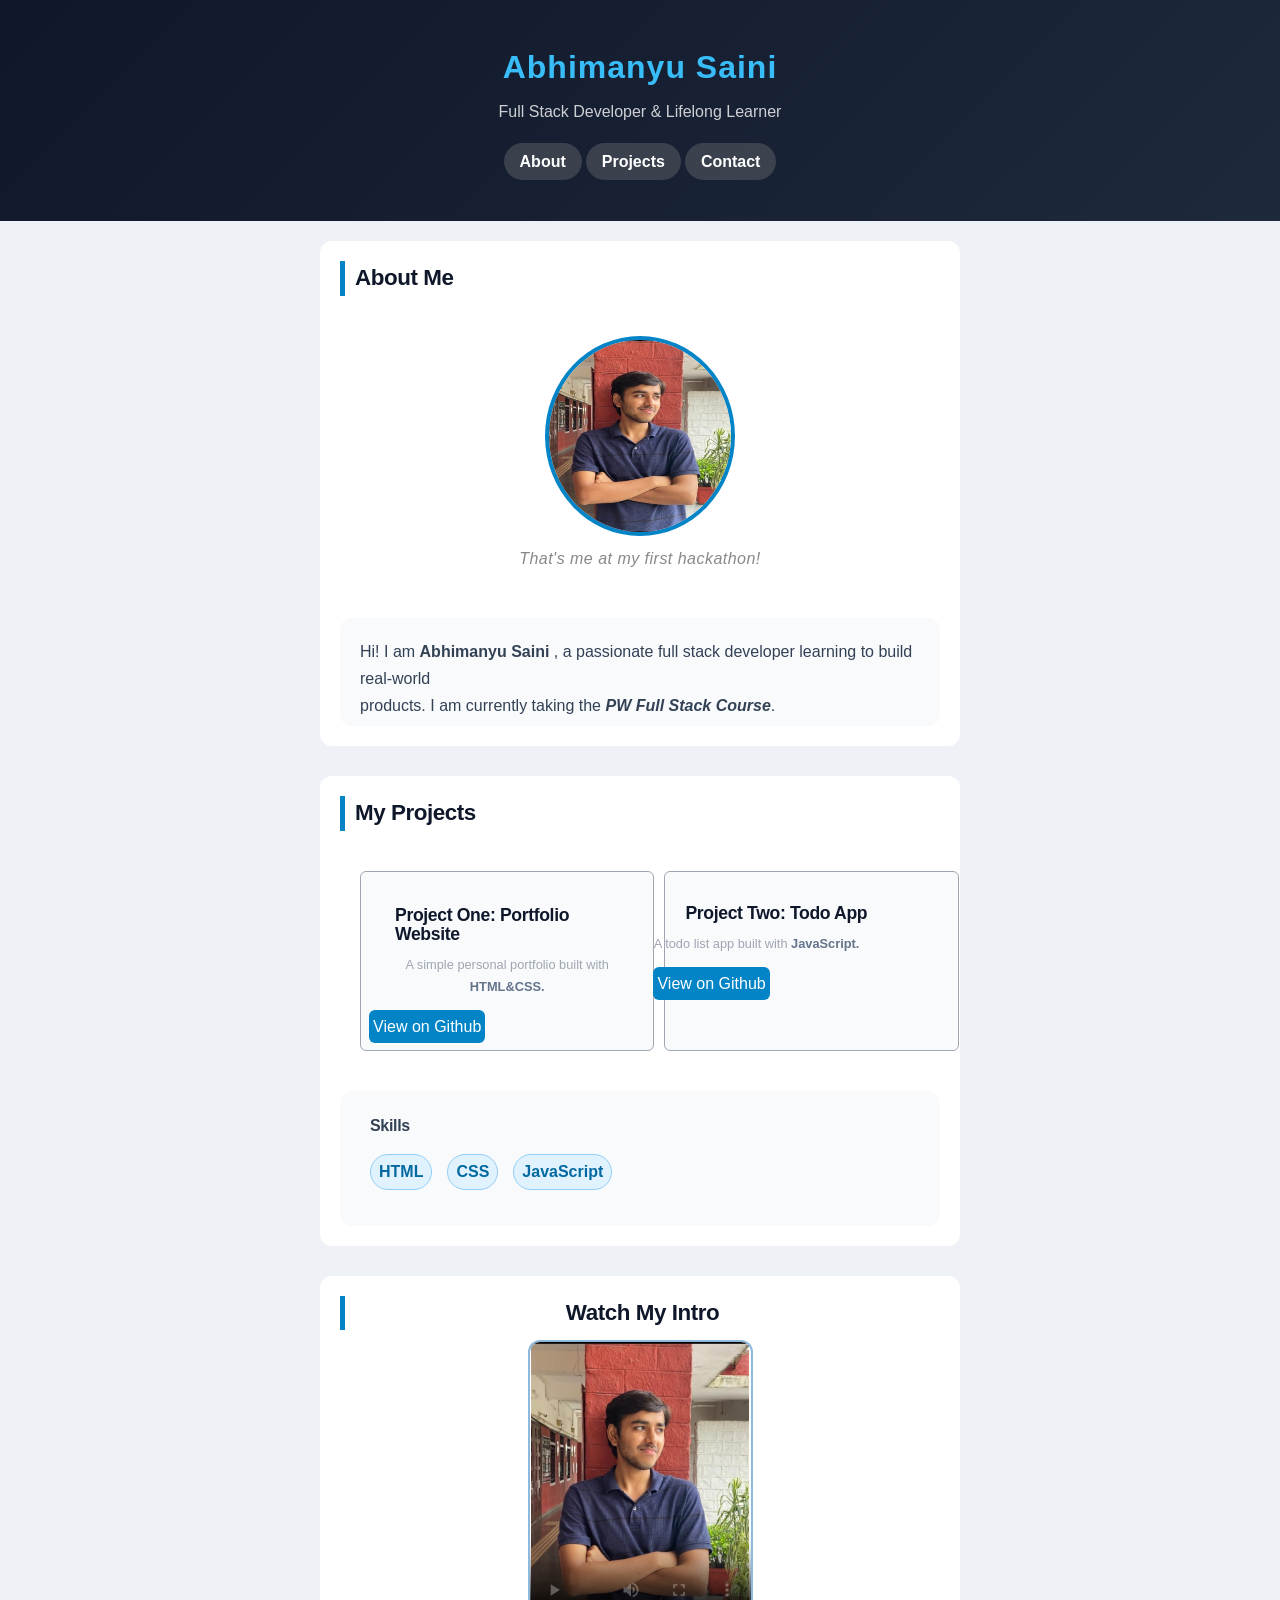
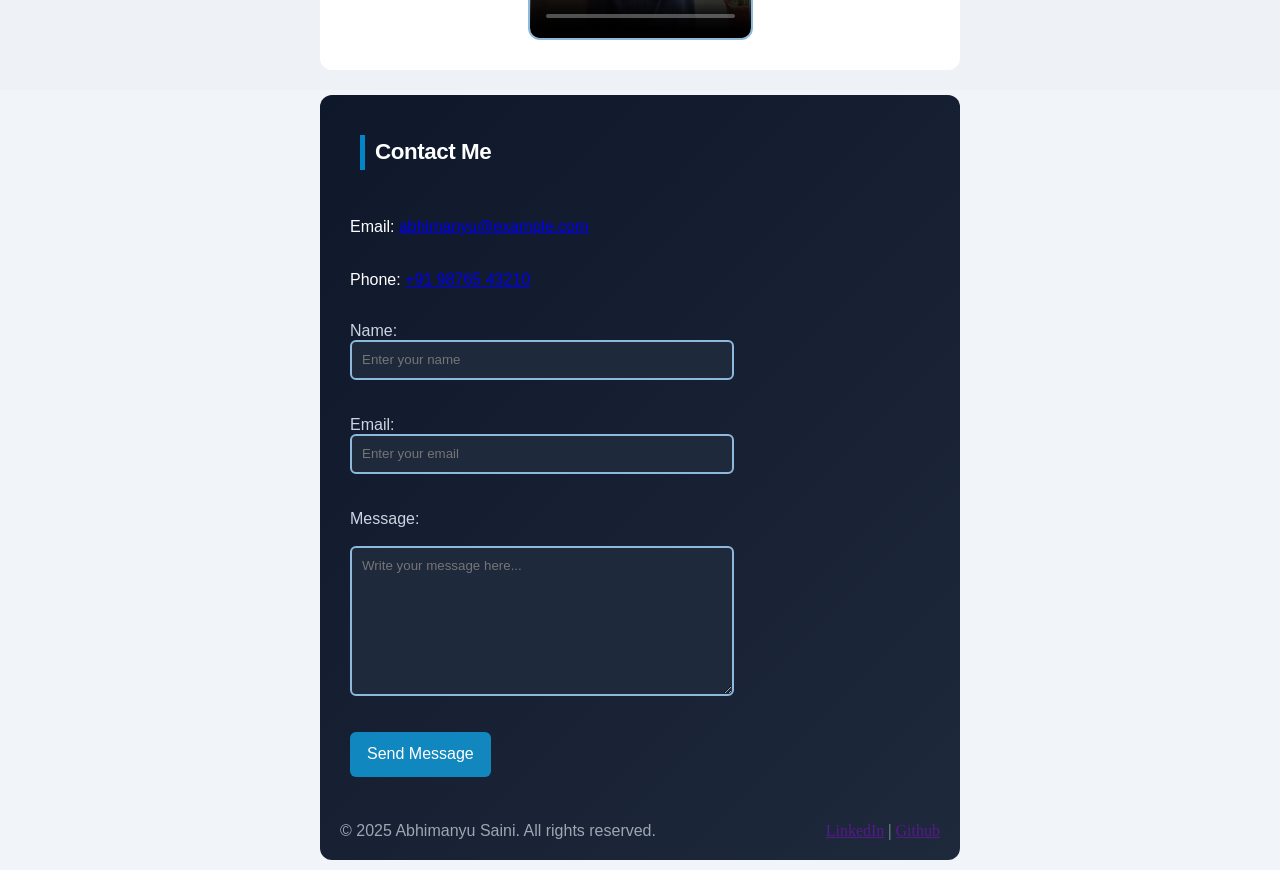
==== Portfolio/portfolio.html @ 70c9a0c6 "my first portfolio" ====
<!DOCTYPE html>
<html lang="en">
<head>
    <meta charset="UTF-8">
    <meta name="viewport" content="width=device-width, initial-scale=1.0">
    <title>Abhimanyu Saini | Portfolio</title>
    <link rel="stylesheet" href="style.css">
</head>
<body>

    <header>
        <h3>Abhimanyu Saini</h3>

        <p>Full Stack Developer & Lifelong Learner</p>
        <nav>
            <a href="#about">About</a>
            <a href="#project">Projects</a>
            <a href="#intro">Contact</a>
        </nav>
    </header>

    <main>
        <section id="about">
            <h2>About Me</h2>
            <figure>
                <img src="WhatsApp Image 2026-08-16 at 12.22.14 AM.jpeg" width="190px" height="200" alt="">
                <figcaption>That's me at my first hackathon!</figcaption>
            </figure>
            <p>Hi! I am <strong>Abhimanyu Saini</strong> , a passionate full stack developer learning to build real-world <br> products. I am currently taking the <em>PW Full Stack Course</em>.</p>
        </section>

        <section id="project">
            <h2>My Projects</h2>

            <div id="sp">
                     <article class="sp1">
                <h3>Project One: Portfolio Website</h3>
                <p>A simple personal portfolio built with <strong>HTML&CSS.</strong></p>
                <a href="">View on Github</a>
            </article>

            <article class="sp2">
                <h3>Project Two: Todo App</h3>
                <p>A todo list app built with <strong>JavaScript.</strong></p>
                <a href="">View on Github</a>
            </article>
            </div>
       

            <div class="skills">
                <h3>Skills</h3>
                <ul>
                    <li>HTML</li>
                    <li>CSS</li>
                    <li>JavaScript</li>
                </ul>
            </div>

        </section>

        <section id="intro">
            <h2>Watch My Intro</h2>
            <video src="348656_small.mp4" width="225px" height="300px" controls poster="WhatsApp Image 2026-08-16 at 12.22.14 AM.jpeg"></video>
        </section>
    </main>

    <footer>

        <section  id="contact">
            <h2>Contact Me</h2>
        <p>Email: <a href="mailto:abhimanyu@example.com">abhimanyu@example.com</a></p>
        <p>Phone: <a href="tel:+919876543210">+91 98765 43210</a></p>

        <form action="">

            <label for="name">Name:</label>
            <input type="text" id="name" placeholder="Enter your name">

            <br><br>

            <label for="email">Email:</label>
            <input type="email" id="email" placeholder="Enter your email">

            <br><br>

            <label for="message">Message:</label>
            <br>
            <textarea name="message" id="message" rows="5" cols="40" placeholder="Write your message here..."></textarea>
            <br><br>

            <button type="submit">Send Message</button>
        </form>
       <div>
        
       </div>
         

       
        <div id="ig">
            <div class="ig1">
                 &copy; 2025 Abhimanyu Saini. All rights reserved.
                </div>
          <div class="ig"></div>
        <div class="ig2">
           <span class="link"><a href="">LinkedIn</a></span>  <span>| </span>   <span class="git"><a href="">Github</a></span>
        </div>

        </div>
       

        </section>
        


    </footer>
    
</body>
</html>
---- Portfolio/style.css ----
*{
    padding: 0;
    margin: 0;
    box-sizing: border-box;
}

:root {
   /* Brand Theme Colors */
   --color-primary: #a855f7;
   --color-primary-glow: rgba(168, 85, 247, 0.25);
   --color-secondary: #ec4899;
   --color-secondary-glow: rgba(236, 72, 153, 0.25);
   --color-accent: #06b6d4;


   /* Base & Layout Backgrounds */
   --color-bg-base: #060709;
   --color-bg-section: #0c0d14;
   --color-bg-footer: #161922;
   --color-surface: #11131a;
   --color-surface-muted: #1e212f;


   /* Borders */
   --color-border: rgba(255, 255, 255, 0.07);


   /* Typography Text Colors */
   --white: #ffffff;
   --color-text-body: #cbd5e1;
   --color-text-muted: #9fa6b2;
   --font-display: 'Space Grotesk', sans-serif;
   --font-body: 'Plus Jakarta Sans', sans-serif;
   --radius-sm: 6px;
   --radius-md: 12px;
   --radius-lg: 20px;
   --shadow-sm: 0 4px 12px rgba(0, 0, 0, 0.5);
   --shadow-md: 0 12px 36px rgba(0, 0, 0, 0.7);
   --shadow-lg: 0 24px 64px rgba(0, 0, 0, 0.9);
   --gradient-accent: linear-gradient(135deg, var(--color-primary) 0%, var(--color-secondary) 100%);
   --gradient-secondary: linear-gradient(135deg, var(--color-accent) 0%, #3b82f6 100%);
}

html {
   font-size: 16px;
}


h1,
h2,
h3,
h4,
h5,
h6 {
   font-family: var(--font-display);
   font-weight: 700;
   line-height: 1.1;
   letter-spacing: -0.02em;
   color: var(--white);
}


h1 {
   font-size: clamp(2.4rem, 6vw, 5rem);
}

h2 {
   font-size: clamp(1.8rem, 4vw, 3rem);
}

h3 {
   font-size: clamp(1.2rem, 2.5vw, 1.75rem);
}

h4 {
   font-size: 1.125rem;
   font-weight: 600;
}

p {
   font-size: 1rem;
   line-height: 1.7;
   color: var(--color-text-muted);
}


small {
   font-size: 0.8rem;
   color: var(--color-text-muted);
}

strong {
   color: var(--white);
   font-weight: 600;
}

em {
   color: var(--color-text-body);
}

ul {
   list-style: none
}

@import url('https://fonts.googleapis.com/css2?family=Plus+Jakarta+Sans:wght@300;400;500;600;700;800&family=Space+Grotesk:wght@400;500;600;700;800&display=swap');



header{
    background:linear-gradient(135deg, #0f172a, #1e293b);
    padding: 50px 10px;
    display: flex;
    flex-direction: column;
   text-align: center;
   gap: 13px;
}

header h3{
    color: #38BDF8;
    font-size: 2em;
    font-family: 'Poppins', Arial, sans-serif;
    font-weight: 750; 
    letter-spacing: 1px;

}

header p{
    color: rgba(255, 255, 255, 0.789);
    font-size: 1rem ;
     font-family: 'Poppins', Arial, sans-serif;
     font-weight: 500;
     padding-bottom: 15px;
}

nav a{
    text-decoration: none;
    color: white;
    font-family: 'Poppins', Arial, sans-serif;
    border: 1px solid var(--color-primary);
    border: none;
    background: rgba(128, 128, 128, 0.337);
    padding: 10px 16px;
    border-radius: var(--radius-lg);
    font-weight: 550; 
    
}



nav a:hover{
   background-color: #0284C7;
    color: var(--white);
      
}

main{
    background-color: #EEF2F6;
    padding: 20px 90px;
}

#about{
    border: 1px solid black;
    border: none;
    border-radius: var(--radius-md);
    width: 50vw;
    margin: auto;
    border: var(--radius-md);
    background-color: white;
    display: flex;
    flex-direction: column;
    gap: 20px;
    text-align: center;

    
}

#about h2{
   color: #0F172A;
   text-align: left;
   font-size: 1.4em;
   font-weight: 800;
   margin: 20px;
   padding: 5px 10px;
   border: 1px solid red;
   border: none;
   border-left: 5px solid #0284C7; 
}

#about figure img {
       border: 4px solid #0284c7;
    border-radius: 50%; 
}

#about figcaption{
    color: #55575bb4;
    font-style: italic;
    font-family: 'Poppins', Arial, sans-serif;
    letter-spacing: .03em;
    padding: 10px;
}

#about p{
    border: 1px solid black;
    margin: 20px 20px;
     font-family: 'Poppins', Arial, sans-serif;
    color: rgb(51, 65, 85);
    border-radius: var(--radius-md);
    height: 12vh;
    background-color: #F8FAFC;
    border: none;
    align-content: center;
     font-weight: 500;
  text-align: start;
  padding: 20px;
}

#about p strong{
   color: #334155;
}

#about p em{
      color: rgb(51, 65, 85);
       font-weight: 800;
}


#project{
     border: 1px solid black;
    border: none;
    border-radius: var(--radius-md);
    width: 50vw;
    margin: auto;
    border: var(--radius-md);
    background-color: white;
    display: flex;
    flex-direction: column;
    gap: 20px;
    text-align: center;
    margin-top: 30px;
      

}

#project h2{
    color: #0F172A;
   text-align: left;
   font-size: 1.4em;
   font-weight: 800;
   margin: 20px;
   padding: 5px 10px;
   border: 1px solid red;
   border: none;
   border-left: 5px solid #0284C7; 
   font-family: 'Poppins', Arial, sans-serif;
}

#sp{
    display: flex;
    gap: 10px;
    text-align: center;
    margin-left: 40px;
    font-family: 'Poppins', Arial, sans-serif; 
}

.sp1{
   border: 1px solid var(--color-text-muted);
    border-radius: var(--radius-sm);
     background-color: #F8FAFC;
       font-family: 'Poppins', Arial, sans-serif;
       padding: 14px;
       width: 23vw;
}

.sp1 h3{
     color: #0F172A;
     padding: 20px;
    text-align: left;
    font-size: 1.1em;
    font-weight: 800;
    font-family: 'Poppins', Arial, sans-serif;
    


}

.sp1 p{
  padding: 20px ;
  margin-top: -30px;
  font-family: 'Poppins', Arial, sans-serif;
  font-size: .8rem;
}

.sp1 strong{
    color: #64748B;
    font-family: 'Poppins', Arial, sans-serif;
}

.sp1 a{
    text-decoration: none;
    border: 1px solid red;
    border-radius: var(--radius-sm);
    border: none;
    color: white;
        background-color: #0284c7;
       padding: 8px 4px;
       margin-left: -160px;
       margin-top: -50px;
       
        font-weight: 700px;
        
}






.sp2{
    border: 1px solid var(--color-text-muted);
    
     border-radius: var(--radius-sm);
       background-color: #F8FAFC;
        width: 23vw;
}

.sp2 h3{
     color: #0F172A;
     padding: 20px;
    text-align: left;
    margin-top:12px ;
    font-size: 1.1em;
    font-weight: 800;
    font-family: 'Poppins', Arial, sans-serif;

}

.sp2 p{
  padding: 20px ;
  margin-top: -30px;
  font-family: 'Poppins', Arial, sans-serif;
  font-size: .8rem;
  margin-left: -110px;
}

.sp2  strong{
    color: #64748B;
    font-family: 'Poppins', Arial, sans-serif;
}

.sp2 a{
    text-decoration: none;
    border: 1px solid red;
    border-radius: var(--radius-sm);
    border: none;
    color: white;
        background-color: #0284c7;
       padding: 8px 4px;
       margin-left: -200px;
       margin-top: -50px;
       
        font-weight: 700px;
        
}


.sp2 a:hover{
  background-color: #0369A1;
}

.sp1 a:hover{
  background-color: #0369A1;
}


.skills{
    border: 1px solid black;
    margin: 20px 20px;
     font-family: 'Poppins', Arial, sans-serif;
    color: rgb(51, 65, 85);
    border-radius: var(--radius-md);
    height: 15vh;
    background-color: #F8FAFC;
    border: none;
    align-content: center;
     font-weight: 500;
  text-align: start;
  padding: 30px 30px;

}

.skills h3{
   color: #334155;
   font-family: 'Poppins', Arial, sans-serif;
   font-size: 1rem;
   padding: 20px ;
   margin-top: -30px;
   margin-left: -20px;
   
}

.skills ul{
   display: flex;
   gap: 15px;
  
}

.skills ul li:first-child{
   border: 1px solid #91cef7;
   border-radius: var(--radius-lg);
   padding: 8px;
   background-color:#E0F2FE ;
   color:#0369A1 ;
   font-weight: 600;
      font-family: 'Poppins', Arial, sans-serif;
}

.skills ul li:nth-last-of-type(2){
    border: 1px solid #91cef7;
    border-radius: var(--radius-lg);
     padding: 8px;
      background-color:#E0F2FE ;
      color: #0369A1;
      font-weight: 600;
         font-family: 'Poppins', Arial, sans-serif;
}
.skills ul li:last-child{
    border: 1px solid #91cef7;
    border-radius: var(--radius-lg);
     padding: 8px;
      background-color:#E0F2FE ;
      color: #0369A1;
      font-weight: 600;
         font-family: 'Poppins', Arial, sans-serif;
}


#intro{
    border: 1px solid black;
    border: none;
    border-radius: var(--radius-md);
    width: 50vw;
    margin: auto;
    border: var(--radius-md);
    background-color: white;
    display: flex;
    flex-direction: column;
    gap: 20px;
    text-align: center;
    margin-top: 30px;
}

#intro h2{
      color: #0F172A;
   text-align: left;
   font-size: 1.4em;
   font-weight: 800;
   margin: 20px;
   padding: 5px 10px;
   border: 1px solid red;
   border: none;
   border-left: 5px solid #0284C7; 
   text-align: center;

}


#intro video{
  border: 2px solid rgb(141, 186, 220);
  border-radius: var(--radius-md);
   text-align: center;
  margin: auto;
  position: relative;
  bottom: 30px;
}

footer{
   background: #F1F5F9;
   padding: 10px;
}

#contact{
   border: 1px solid black;
    border: none;
    border-radius: var(--radius-md);
    width: 50vw;
    margin: auto;
    padding: 20px;
    
    
    background:linear-gradient(135deg, #0f172a, #1e293b);
    display: flex;
    flex-direction: column;
    gap: 20px;
    text-align: left;
    margin-top: -5px;

}

#contact h2{
     color: white;
   text-align: left;
   font-size: 1.4em;
   font-weight: 800;
   margin: 20px;
   padding: 5px 10px;
   border: 1px solid red;
   border: none;
   border-left: 5px solid #0284C7; 
   

}

#contact p{
   color: white ;
    font-family: 'Poppins', Arial, sans-serif;
    padding: 3px 10px;
}

.mail


#contact a{
   text-decoration: none;
    font-family: 'Poppins', Arial, sans-serif;
    color: #2BBDF8;
  font-weight: 500;
  
}

form{
   padding: 5px 10px;
   display: flex;
   flex-direction: column; 
   color: #CBD5E1;
     font-family: 'Poppins', Arial, sans-serif;
     font-size: 1rem;
}

#name{
    border: 2px solid rgb(141, 186, 220);
   
   border-radius: var(--radius-sm);
   height: 40px;
   width: 30vw;
}

#email{
   border: 2px solid rgb(141, 186, 220);
   
   border-radius: var(--radius-sm);
   height: 40px;
   width: 30vw;

}

#message{
   border: 2px solid rgb(141, 186, 220);
   
   border-radius: var(--radius-sm);
   height: 150px;
   width: 30vw;
}

form button{
   border: 1px solid black;
   background-color: #0eaef3b9;
   border: none;
   border-radius: var(--radius-sm);
   height: 5vh;
   width: 11vw;
   color: white;
   font-weight: 500;
   font-size: 1rem;
}

input{
   color: var(--color-surface-muted);
     font-family: 'Poppins', Arial, sans-serif;
     padding: 10px;
     font-weight: 500;
     background: #1E293B;
}

textarea{
   color: var(--color-surface-muted);
     font-family: 'Poppins', Arial, sans-serif;
     padding: 10px;
     font-weight: 500;
     background: #1E293B;
}

#ig{
   display: flex;
   justify-content: space-between;
  

}

.ig1 {
    font-family: 'Poppins', Arial, sans-serif;
    color: var(--color-text-muted);
    
   
}

.ig2 span{
   color: var(--color-text-muted);
  
}

.link:hover{
   text-decoration: underline;
   color:#1E89EC ;
}

.git:hover{
   text-decoration: underline;
   color:#1E89EC ;
}
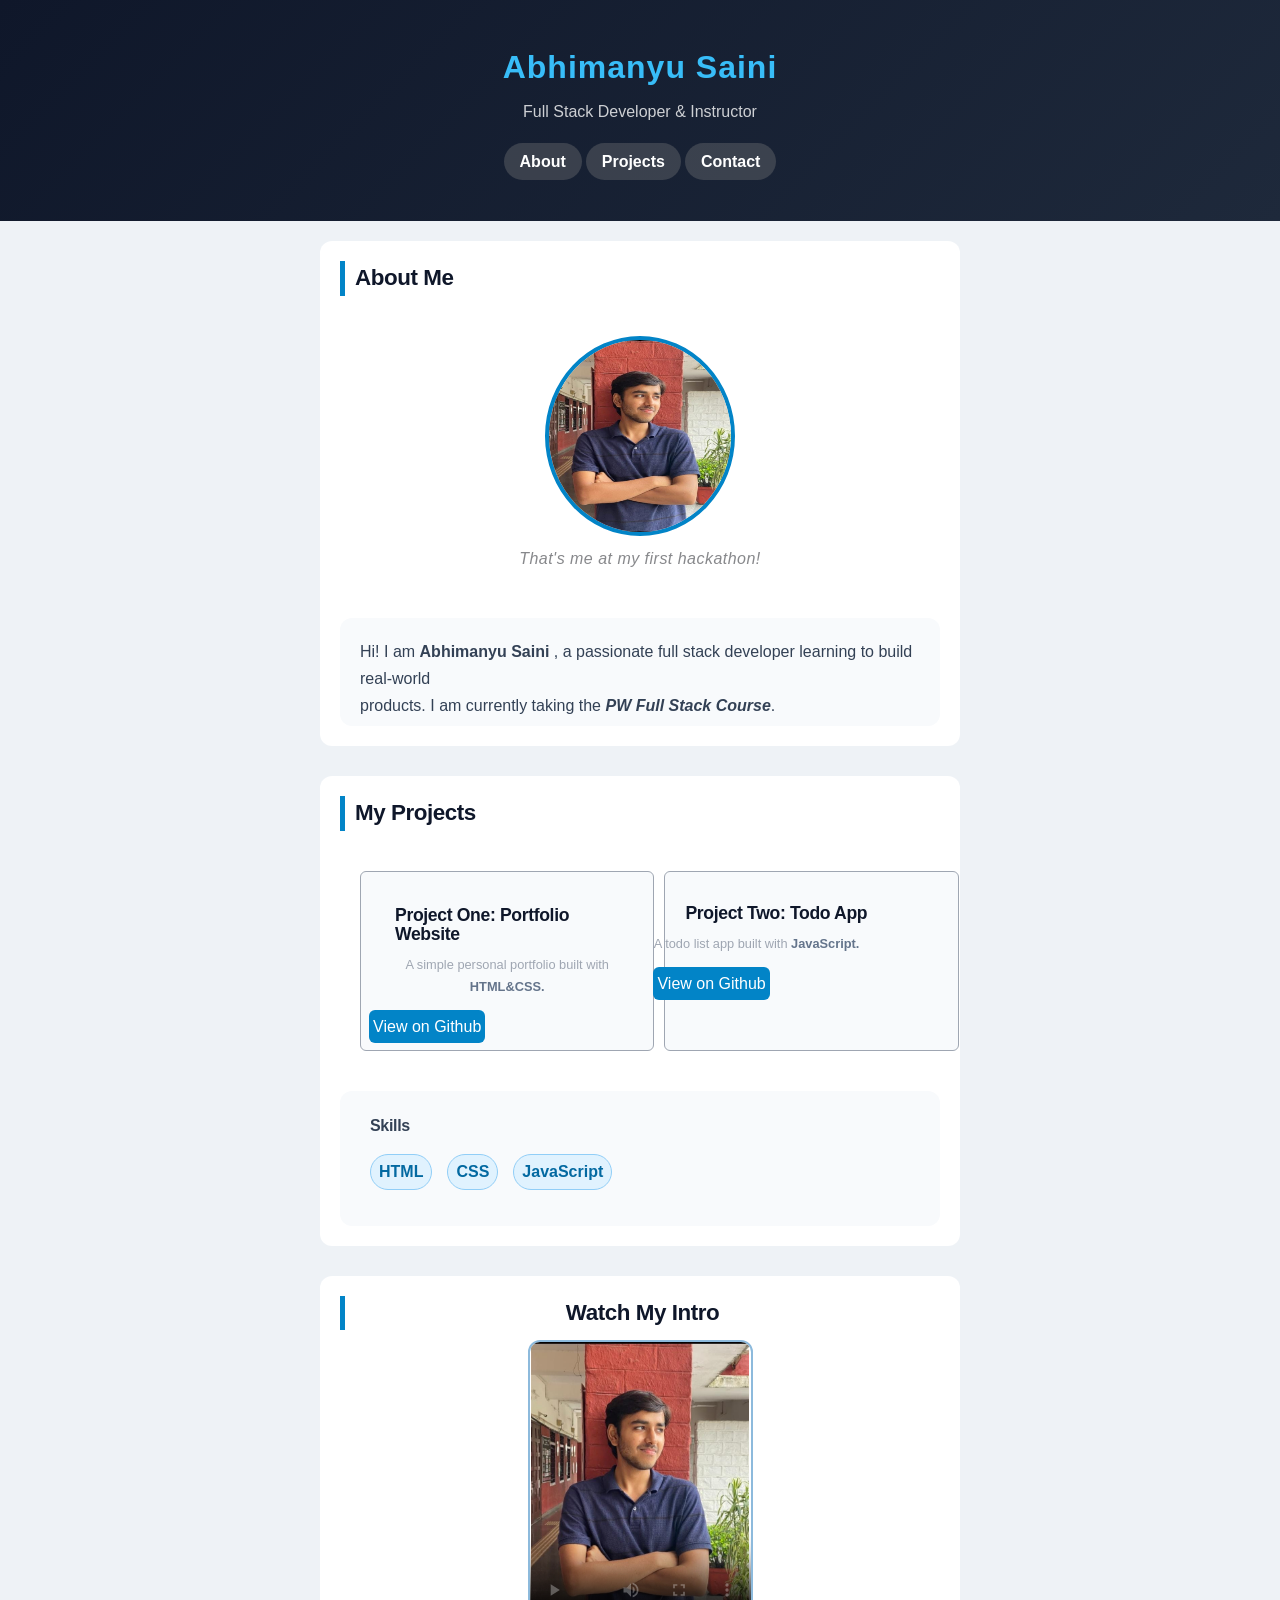
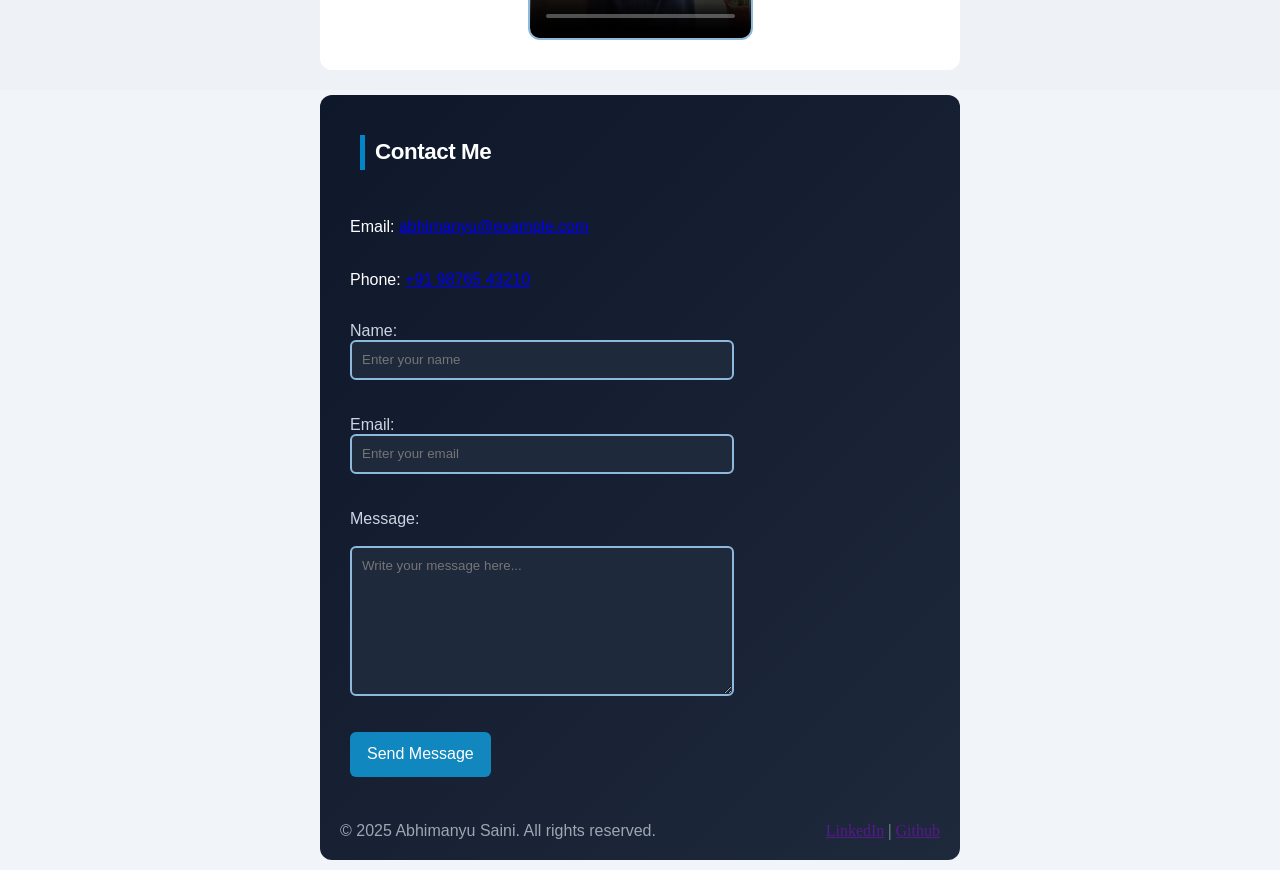
==== commit 76dda51e: "add output.css file" ====
--- a/Portfolio/portfolio.html
+++ b/Portfolio/portfolio.html
@@ -11,7 +11,7 @@
     <header>
         <h3>Abhimanyu Saini</h3>
 
-        <p>Full Stack Developer & Lifelong Learner</p>
+        <p>Full Stack Developer & Instructor</p>
         <nav>
             <a href="#about">About</a>
             <a href="#project">Projects</a>
